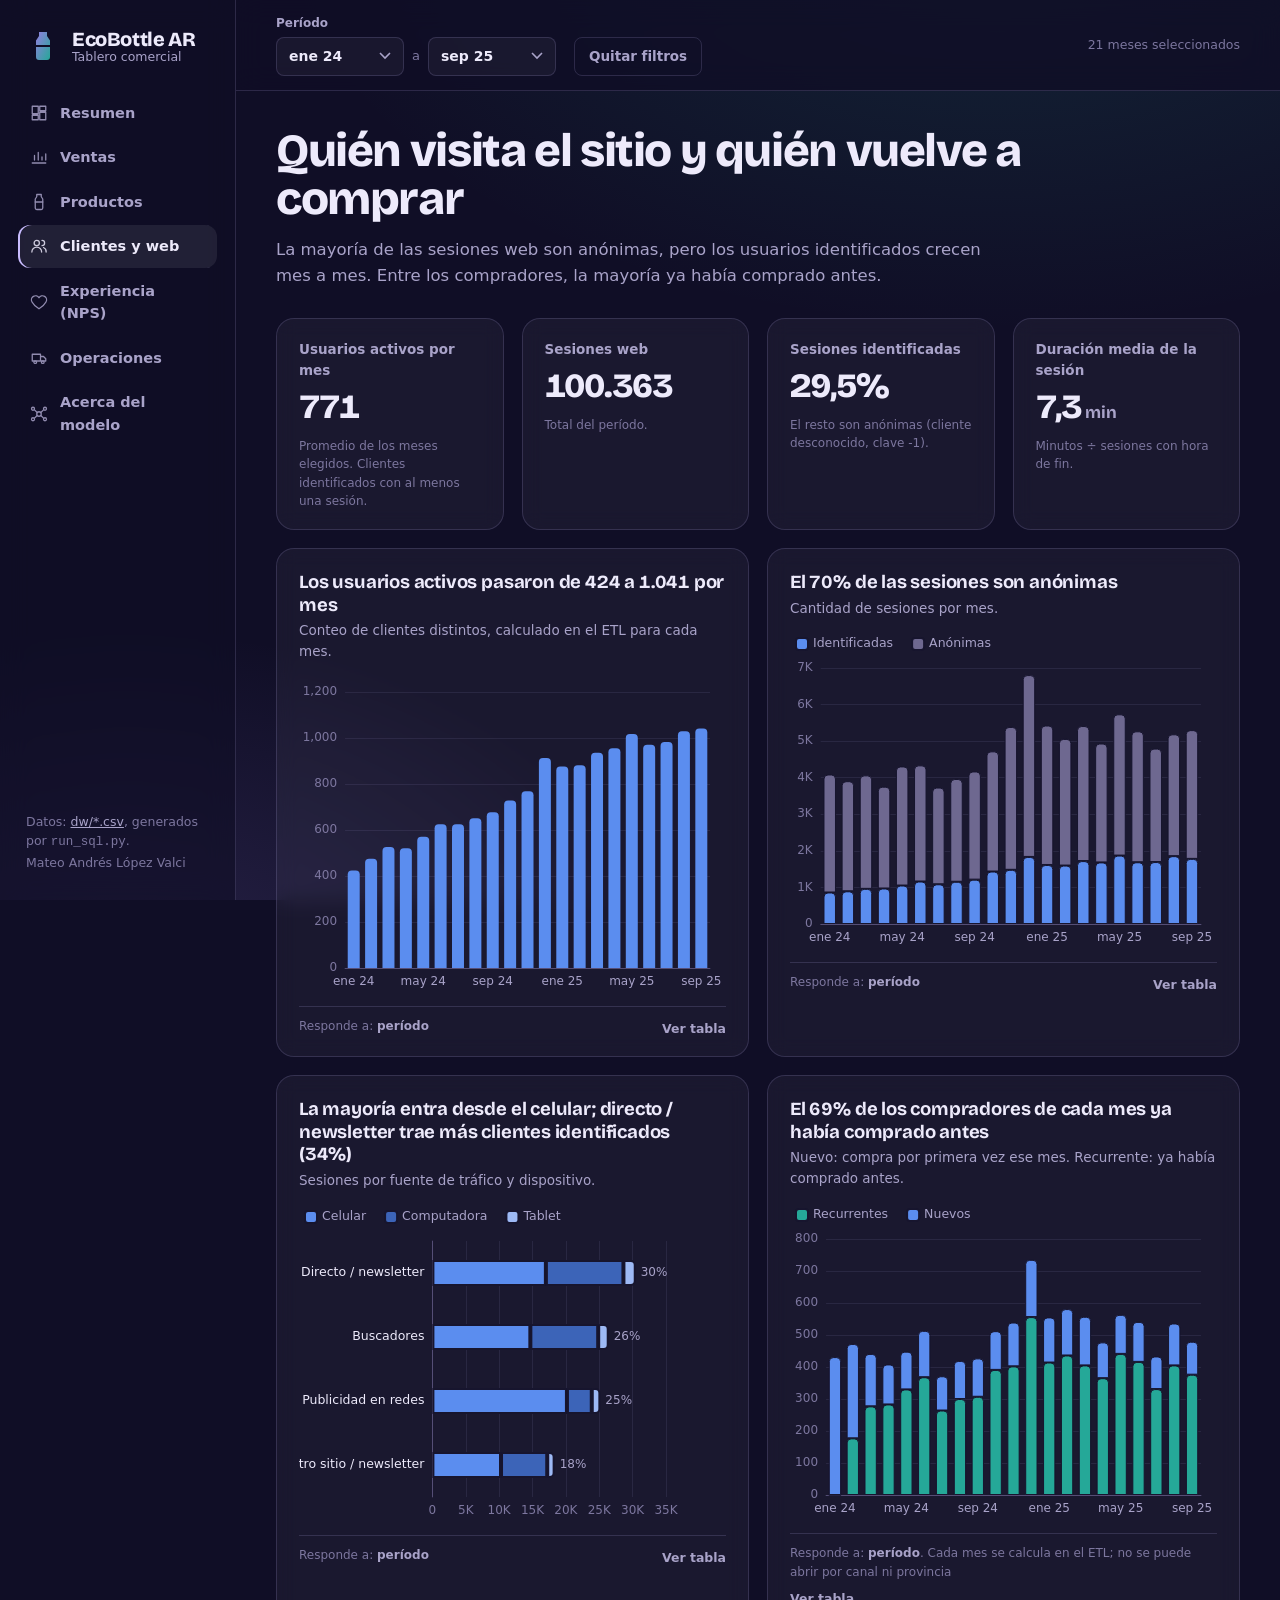
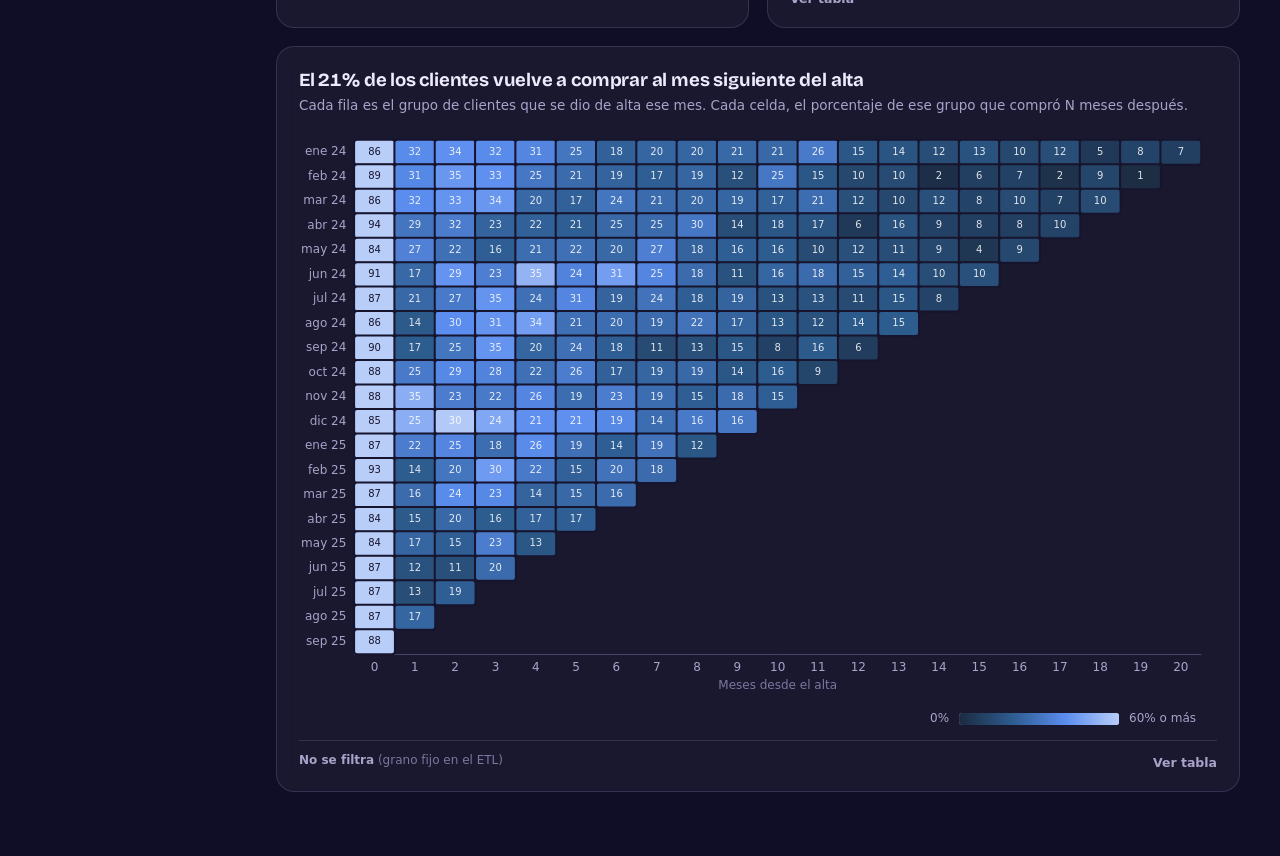
==== web/clientes.html @ 10b5b07e "feat: agregar sitio web interactivo Co-Authored-By: Claude Opus 5.5 <noreply@anthropic.com> Claude-S" ====
<!doctype html>
<html lang="es">
<head>
  <meta charset="utf-8">
  <meta name="viewport" content="width=device-width, initial-scale=1">
  <title>Clientes y web | EcoBottle AR</title>
  <meta name="description" content="Usuarios activos, tráfico del sitio, compradores recurrentes y cohortes de EcoBottle AR.">
  <link rel="icon" href="data:image/svg+xml,%3Csvg xmlns='http://www.w3.org/2000/svg' viewBox='0 0 34 34'%3E%3Cpath d='M13 3h8v4l3 4.5V28a3 3 0 0 1-3 3h-8a3 3 0 0 1-3-3V11.5L13 7z' fill='%2325A898'/%3E%3C/svg%3E">
  <link rel="stylesheet" href="assets/css/style.css">
</head>
<body>
<div class="app">
  <aside id="lateral" class="lateral"></aside>
  <div class="contenido">
    <div id="filtros" class="filtros" role="region" aria-label="Filtros"></div>
    <main id="contenido-pagina" class="pagina">

      <header class="encabezado">
        <h1>Quién visita el sitio y quién vuelve a comprar</h1>
        <p>La mayoría de las sesiones web son anónimas, pero los usuarios identificados crecen mes a mes. Entre los compradores, la mayoría ya había comprado antes.</p>
      </header>

      <section class="kpis" aria-label="Indicadores de clientes y web">
        <div class="tarjeta kpi" id="k-usuarios">
          <span class="kpi-nombre">Usuarios activos por mes</span>
          <span class="kpi-valor">…</span>
          <span class="kpi-nota">Promedio de los meses elegidos. Clientes identificados con al menos una sesión.</span>
        </div>
        <div class="tarjeta kpi" id="k-sesiones">
          <span class="kpi-nombre">Sesiones web</span>
          <span class="kpi-valor">…</span>
          <span class="kpi-nota">Total del período.</span>
        </div>
        <div class="tarjeta kpi" id="k-ident">
          <span class="kpi-nombre">Sesiones identificadas</span>
          <span class="kpi-valor">…</span>
          <span class="kpi-nota">El resto son anónimas (cliente desconocido, clave -1).</span>
        </div>
        <div class="tarjeta kpi" id="k-minutos">
          <span class="kpi-nombre">Duración media de la sesión</span>
          <span class="kpi-valor">…</span>
          <span class="kpi-nota">Minutos ÷ sesiones con hora de fin.</span>
        </div>
      </section>

      <div class="grilla" style="margin-top:18px">
        <article class="tarjeta ancho-6" data-aplica="mes">
          <div class="tarjeta-cabeza"><div>
            <h2 id="t-usuarios">Usuarios activos por mes</h2>
            <p class="bajada">Conteo de clientes distintos, calculado en el ETL para cada mes.</p>
          </div></div>
          <div class="grafico" id="g-usuarios" role="img" aria-label="Barras de usuarios activos por mes"></div>
        </article>

        <article class="tarjeta ancho-6" data-aplica="mes">
          <div class="tarjeta-cabeza"><div>
            <h2 id="t-anon">Sesiones identificadas y anónimas</h2>
            <p class="bajada">Cantidad de sesiones por mes.</p>
          </div></div>
          <div class="grafico" id="g-anon" role="img" aria-label="Barras apiladas de sesiones identificadas y anónimas"></div>
        </article>

        <article class="tarjeta ancho-6" data-aplica="mes">
          <div class="tarjeta-cabeza"><div>
            <h2 id="t-fuente">De dónde llegan las visitas</h2>
            <p class="bajada">Sesiones por fuente de tráfico y dispositivo.</p>
          </div></div>
          <div class="grafico" id="g-fuente" role="img" aria-label="Barras horizontales de sesiones por fuente y dispositivo"></div>
        </article>

        <article class="tarjeta ancho-6" data-aplica="mes" data-fijo="Cada mes se calcula en el ETL; no se puede abrir por canal ni provincia">
          <div class="tarjeta-cabeza"><div>
            <h2 id="t-recurrentes">Compradores nuevos y recurrentes</h2>
            <p class="bajada">Nuevo: compra por primera vez ese mes. Recurrente: ya había comprado antes.</p>
          </div></div>
          <div class="grafico" id="g-recurrentes" role="img" aria-label="Barras apiladas de compradores nuevos y recurrentes por mes"></div>
        </article>

        <article class="tarjeta ancho-12" data-aplica="">
          <div class="tarjeta-cabeza"><div>
            <h2 id="t-cohortes">Retención por cohorte de alta</h2>
            <p class="bajada">Cada fila es el grupo de clientes que se dio de alta ese mes. Cada celda, el porcentaje de ese grupo que compró N meses después.</p>
          </div></div>
          <div class="grafico alto" id="g-cohortes" style="height:600px" role="img" aria-label="Mapa de calor de retención por cohorte"></div>
        </article>
      </div>
    </main>
  </div>
</div>
<script src="assets/vendor/papaparse.min.js"></script>
<script src="assets/vendor/echarts.min.js"></script>
<script src="assets/js/core.js"></script>
<script src="assets/js/clientes.js"></script>
</body>
</html>
---- web/assets/css/style.css ----
/* =====================================================================
   EcoBottle AR, tablero comercial: estilos compartidos
   Paleta validada para fondo oscuro (contraste y daltonismo).
   ===================================================================== */

@font-face { font-family: "Bricolage Grotesque"; src: url("../fonts/bricolage-grotesque-latin-500-normal.woff2") format("woff2"); font-weight: 500; font-display: swap; }
@font-face { font-family: "Bricolage Grotesque"; src: url("../fonts/bricolage-grotesque-latin-700-normal.woff2") format("woff2"); font-weight: 700; font-display: swap; }
@font-face { font-family: "Bricolage Grotesque"; src: url("../fonts/bricolage-grotesque-latin-800-normal.woff2") format("woff2"); font-weight: 800; font-display: swap; }
@font-face { font-family: "Manrope"; src: url("../fonts/manrope-latin-400-normal.woff2") format("woff2"); font-weight: 400; font-display: swap; }
@font-face { font-family: "Manrope"; src: url("../fonts/manrope-latin-500-normal.woff2") format("woff2"); font-weight: 500; font-display: swap; }
@font-face { font-family: "Manrope"; src: url("../fonts/manrope-latin-600-normal.woff2") format("woff2"); font-weight: 600; font-display: swap; }
@font-face { font-family: "Manrope"; src: url("../fonts/manrope-latin-700-normal.woff2") format("woff2"); font-weight: 700; font-display: swap; }

:root {
  color-scheme: dark;
  /* Superficies */
  --noche: #100e26;
  --noche-2: #17152e;
  --vidrio: rgba(255, 255, 255, 0.045);
  --vidrio-fuerte: rgba(255, 255, 255, 0.08);
  --borde: rgba(196, 184, 255, 0.16);
  --borde-fuerte: rgba(196, 184, 255, 0.32);
  /* Texto */
  --tinta: #edeafb;
  --niebla: #a9a3c9;
  --tenue: #7d779f;
  /* Acento de interfaz */
  --acento: #c9bcff;
  /* Datos (orden categórico fijo, validado) */
  --offline: #937de0;
  --online: #25a898;
  --classic: #c0811c;
  --sport: #db6599;
  --azul: #5b8def;
  --verde: #4fa457;
  /* Estados */
  --bien: #4fa457;
  --alerta: #c0811c;
  --critico: #e0635f;
  /* Tipografía */
  --display: "Bricolage Grotesque", "Segoe UI", system-ui, sans-serif;
  --texto: "Manrope", "Segoe UI", system-ui, sans-serif;
  /* Medidas */
  --radio-lg: 18px;
  --radio-md: 12px;
  --radio-sm: 8px;
  --lateral: 236px;
}

* { box-sizing: border-box; }

html, body { margin: 0; }

body {
  font-family: var(--texto);
  font-size: 15px;
  line-height: 1.55;
  color: var(--tinta);
  background-color: var(--noche);
  background-image:
    radial-gradient(1200px 700px at 78% -10%, rgba(37, 168, 152, 0.16), transparent 60%),
    radial-gradient(900px 600px at 10% 110%, rgba(147, 125, 224, 0.18), transparent 60%);
  background-attachment: fixed;
  min-height: 100vh;
  font-variant-numeric: tabular-nums;
}

a { color: var(--acento); }
a:focus-visible, button:focus-visible, select:focus-visible {
  outline: 2px solid var(--acento);
  outline-offset: 2px;
}

/* ---------------------------------------------------------------------
   Estructura: barra lateral + contenido
   --------------------------------------------------------------------- */
.app { display: grid; grid-template-columns: var(--lateral) 1fr; min-height: 100vh; }

.lateral {
  position: sticky; top: 0; height: 100vh;
  padding: 28px 18px;
  border-right: 1px solid var(--borde);
  background: rgba(16, 14, 38, 0.6);
  backdrop-filter: blur(14px);
  display: flex; flex-direction: column; gap: 28px;
}

.marca { display: flex; align-items: center; gap: 12px; text-decoration: none; color: var(--tinta); padding: 0 8px; }
.marca svg { flex: none; }
.marca-nombre { font-family: var(--display); font-weight: 800; font-size: 20px; letter-spacing: -0.02em; line-height: 1.1; }
.marca-sub { display: block; font-family: var(--texto); font-weight: 500; font-size: 12.5px; color: var(--niebla); letter-spacing: 0; }

.nav { display: flex; flex-direction: column; gap: 2px; }
.nav a {
  display: flex; align-items: center; gap: 12px;
  padding: 10px 12px; border-radius: var(--radio-md);
  color: var(--niebla); text-decoration: none; font-weight: 600; font-size: 14.5px;
}
.nav a:hover { color: var(--tinta); background: var(--vidrio); }
.nav a[aria-current="page"] { color: var(--tinta); background: var(--vidrio-fuerte); box-shadow: inset 2px 0 0 var(--acento); }
.nav svg { width: 18px; height: 18px; flex: none; opacity: 0.85; }

.lateral-pie { margin-top: auto; font-size: 12.5px; color: var(--tenue); padding: 0 8px; }
.lateral-pie a { color: var(--niebla); }

.contenido { min-width: 0; }

/* ---------------------------------------------------------------------
   Barra de filtros
   --------------------------------------------------------------------- */
.filtros {
  position: sticky; top: 0; z-index: 20;
  display: flex; flex-wrap: wrap; align-items: end; gap: 14px 18px;
  padding: 14px 40px;
  background: rgba(16, 14, 38, 0.78);
  backdrop-filter: blur(14px);
  border-bottom: 1px solid var(--borde);
}
.filtro { display: flex; flex-direction: column; gap: 4px; }
.filtro label { font-size: 12px; font-weight: 600; color: var(--niebla); }
.filtro select {
  appearance: none;
  font: inherit; font-size: 14px; font-weight: 600; color: var(--tinta);
  background: var(--vidrio) url("data:image/svg+xml,%3Csvg xmlns='http://www.w3.org/2000/svg' width='12' height='8' viewBox='0 0 12 8'%3E%3Cpath d='M1 1l5 5 5-5' fill='none' stroke='%23a9a3c9' stroke-width='1.6'/%3E%3C/svg%3E") no-repeat right 12px center;
  border: 1px solid var(--borde); border-radius: var(--radio-sm);
  padding: 8px 34px 8px 12px; min-width: 128px; cursor: pointer;
}
.filtro select:hover { border-color: var(--borde-fuerte); }
.filtro select option { background: var(--noche-2); color: var(--tinta); }
.filtro-periodo { display: flex; align-items: center; gap: 8px; }
.filtro-periodo span { color: var(--tenue); font-size: 13px; }
.boton {
  font: inherit; font-size: 13.5px; font-weight: 600;
  color: var(--niebla); background: transparent;
  border: 1px solid var(--borde); border-radius: var(--radio-sm);
  padding: 8px 14px; cursor: pointer;
}
.boton:hover { color: var(--tinta); border-color: var(--borde-fuerte); }
.filtros-estado { margin-left: auto; font-size: 12.5px; color: var(--tenue); align-self: center; }

/* ---------------------------------------------------------------------
   Encabezado de página
   --------------------------------------------------------------------- */
.pagina { padding: 36px 40px 64px; max-width: 1360px; }

.encabezado { max-width: 900px; margin-bottom: 30px; }
.encabezado h1 {
  font-family: var(--display); font-weight: 800;
  font-size: clamp(30px, 3.6vw, 46px); line-height: 1.04; letter-spacing: -0.03em;
  margin: 0 0 14px;
}
.encabezado p { margin: 0; color: var(--niebla); font-size: 16.5px; max-width: 68ch; }

/* ---------------------------------------------------------------------
   Grilla y tarjetas
   --------------------------------------------------------------------- */
.grilla { display: grid; grid-template-columns: repeat(12, minmax(0, 1fr)); gap: 18px; }
.ancho-12 { grid-column: span 12; }
.ancho-8 { grid-column: span 8; }
.ancho-7 { grid-column: span 7; }
.ancho-6 { grid-column: span 6; }
.ancho-5 { grid-column: span 5; }
.ancho-4 { grid-column: span 4; }
.ancho-3 { grid-column: span 3; }

.tarjeta {
  background: var(--vidrio);
  border: 1px solid var(--borde);
  border-radius: var(--radio-lg);
  padding: 22px 22px 16px;
  backdrop-filter: blur(10px);
  display: flex; flex-direction: column;
  min-width: 0;
}
.tarjeta-cabeza { display: flex; justify-content: space-between; align-items: start; gap: 12px; margin-bottom: 6px; }
.tarjeta h2 {
  font-family: var(--display); font-weight: 700; font-size: 18.5px;
  line-height: 1.22; letter-spacing: -0.01em; margin: 0;
}
.tarjeta .bajada { color: var(--niebla); font-size: 13.5px; margin: 4px 0 0; }
.grafico { width: 100%; height: 320px; margin-top: 8px; }
.grafico.alto { height: 420px; }
.grafico.bajo { height: 250px; }
.tarjeta-pie {
  display: flex; flex-wrap: wrap; justify-content: space-between; gap: 6px 16px;
  margin-top: 10px; padding-top: 10px; border-top: 1px solid var(--borde);
  font-size: 12px; color: var(--tenue);
}
.aplica b { color: var(--niebla); font-weight: 600; }
.boton-tabla {
  font: inherit; font-size: 12.5px; font-weight: 600; color: var(--niebla);
  background: none; border: none; padding: 2px 0; cursor: pointer; white-space: nowrap;
}
.boton-tabla:hover { color: var(--tinta); text-decoration: underline; }

.tabla-datos { margin-top: 10px; max-height: 280px; overflow: auto; border-radius: var(--radio-sm); border: 1px solid var(--borde); }
.tabla-datos table { width: 100%; border-collapse: collapse; font-size: 12.5px; }
.tabla-datos th, .tabla-datos td { padding: 6px 10px; text-align: right; border-bottom: 1px solid var(--borde); white-space: nowrap; }
.tabla-datos th:first-child, .tabla-datos td:first-child { text-align: left; }
.tabla-datos th { position: sticky; top: 0; background: var(--noche-2); color: var(--niebla); font-weight: 600; }

/* ---------------------------------------------------------------------
   Indicadores (KPI)
   --------------------------------------------------------------------- */
.kpi { padding: 20px 22px 18px; gap: 2px; }
.kpi-nombre { font-size: 13.5px; font-weight: 600; color: var(--niebla); }
.kpi-valor {
  font-family: var(--display); font-weight: 800; font-size: 34px;
  line-height: 1.05; letter-spacing: -0.03em; margin: 6px 0 4px;
}
.kpi-valor small { font-size: 0.5em; font-weight: 700; color: var(--niebla); margin-left: 4px; letter-spacing: 0; }
.kpi-delta { font-size: 13px; font-weight: 600; }
.kpi-delta.sube { color: #6fcf8a; }
.kpi-delta.baja { color: #f0908c; }
.kpi-delta.neutro { color: var(--tenue); }
.kpi-chispa { height: 44px; margin-top: 10px; }
.kpi-nota { font-size: 12px; color: var(--tenue); margin-top: 6px; }

/* ---------------------------------------------------------------------
   Hallazgos y textos
   --------------------------------------------------------------------- */
.hallazgo { padding: 22px; gap: 8px; }
.hallazgo-cifra { font-family: var(--display); font-weight: 800; font-size: 34px; letter-spacing: -0.03em; line-height: 1; }
.hallazgo p { margin: 0; color: var(--niebla); font-size: 14px; }
.hallazgo a { font-weight: 600; font-size: 13.5px; text-decoration: none; margin-top: auto; padding-top: 8px; }
.hallazgo a:hover { text-decoration: underline; }

.nota { color: var(--niebla); font-size: 14px; }
.nota strong { color: var(--tinta); }

.leyenda { display: flex; flex-wrap: wrap; gap: 6px 16px; margin-top: 10px; font-size: 13px; color: var(--niebla); }
.leyenda i { display: inline-block; width: 12px; height: 12px; border-radius: 3px; margin-right: 6px; vertical-align: -1px; }

/* Texto largo (página del modelo) */
.prosa { max-width: 72ch; }
.prosa h3 { font-family: var(--display); font-weight: 700; font-size: 20px; letter-spacing: -0.01em; margin: 26px 0 8px; }
.prosa p, .prosa li { color: var(--niebla); font-size: 15px; }
.prosa strong { color: var(--tinta); }
.prosa code, .tabla-simple code { font-family: var(--texto); font-weight: 700; color: var(--acento); font-size: 0.95em; }
.tabla-simple { width: 100%; border-collapse: collapse; font-size: 14px; margin-top: 8px; }
.tabla-simple th, .tabla-simple td { text-align: left; padding: 9px 12px; border-bottom: 1px solid var(--borde); vertical-align: top; }
.tabla-simple th { color: var(--niebla); font-weight: 600; font-size: 13px; }
.tabla-simple td { color: var(--tinta); }
.si { color: #6fcf8a; font-weight: 700; }
.no { color: var(--tenue); }

.diagrama { width: 100%; height: auto; display: block; }

.cargando { color: var(--niebla); padding: 40px 0; }
.error { color: #f0908c; padding: 24px; border: 1px solid rgba(224, 99, 95, 0.4); border-radius: var(--radio-md); }

/* ---------------------------------------------------------------------
   Responsive
   --------------------------------------------------------------------- */
@media (max-width: 1180px) {
  .ancho-8, .ancho-7, .ancho-6, .ancho-5 { grid-column: span 12; }
  .ancho-4 { grid-column: span 6; }
  .ancho-3 { grid-column: span 6; }
}
@media (max-width: 860px) {
  .app { grid-template-columns: minmax(0, 1fr); }
  .lateral, .contenido { min-width: 0; }
  .lateral { position: static; height: auto; flex-direction: column; gap: 14px; padding: 16px; border-right: 0; border-bottom: 1px solid var(--borde); }
  .nav { flex-direction: row; overflow-x: auto; gap: 4px; padding-bottom: 4px; }
  .nav a { white-space: nowrap; padding: 8px 12px; }
  .nav a[aria-current="page"] { box-shadow: inset 0 -2px 0 var(--acento); }
  .lateral-pie { display: none; }
  .filtros { position: static; padding: 14px 16px; }
  .filtros-estado { margin-left: 0; width: 100%; }
  .pagina { padding: 24px 16px 48px; }
  .ancho-4, .ancho-3 { grid-column: span 12; }
  .grafico { height: 280px; }
  .kpi-valor { font-size: 32px; }
}
@media (prefers-reduced-motion: reduce) {
  * { animation: none !important; transition: none !important; }
}

/* ---------------------------------------------------------------------
   Fila de KPIs y títulos de sección
   --------------------------------------------------------------------- */
.kpis { display: grid; grid-template-columns: repeat(auto-fit, minmax(200px, 1fr)); gap: 18px; }
.kpis-nota { font-size: 12.5px; color: var(--tenue); margin: 10px 0 18px; }
.seccion { font-family: var(--display); font-weight: 700; font-size: 24px; letter-spacing: -0.02em; margin: 44px 0 4px; }
.seccion-bajada { color: var(--niebla); margin: 0 0 18px; font-size: 14.5px; }
.grafico.mapa { height: 560px; }
.grafico.medio { height: 280px; }
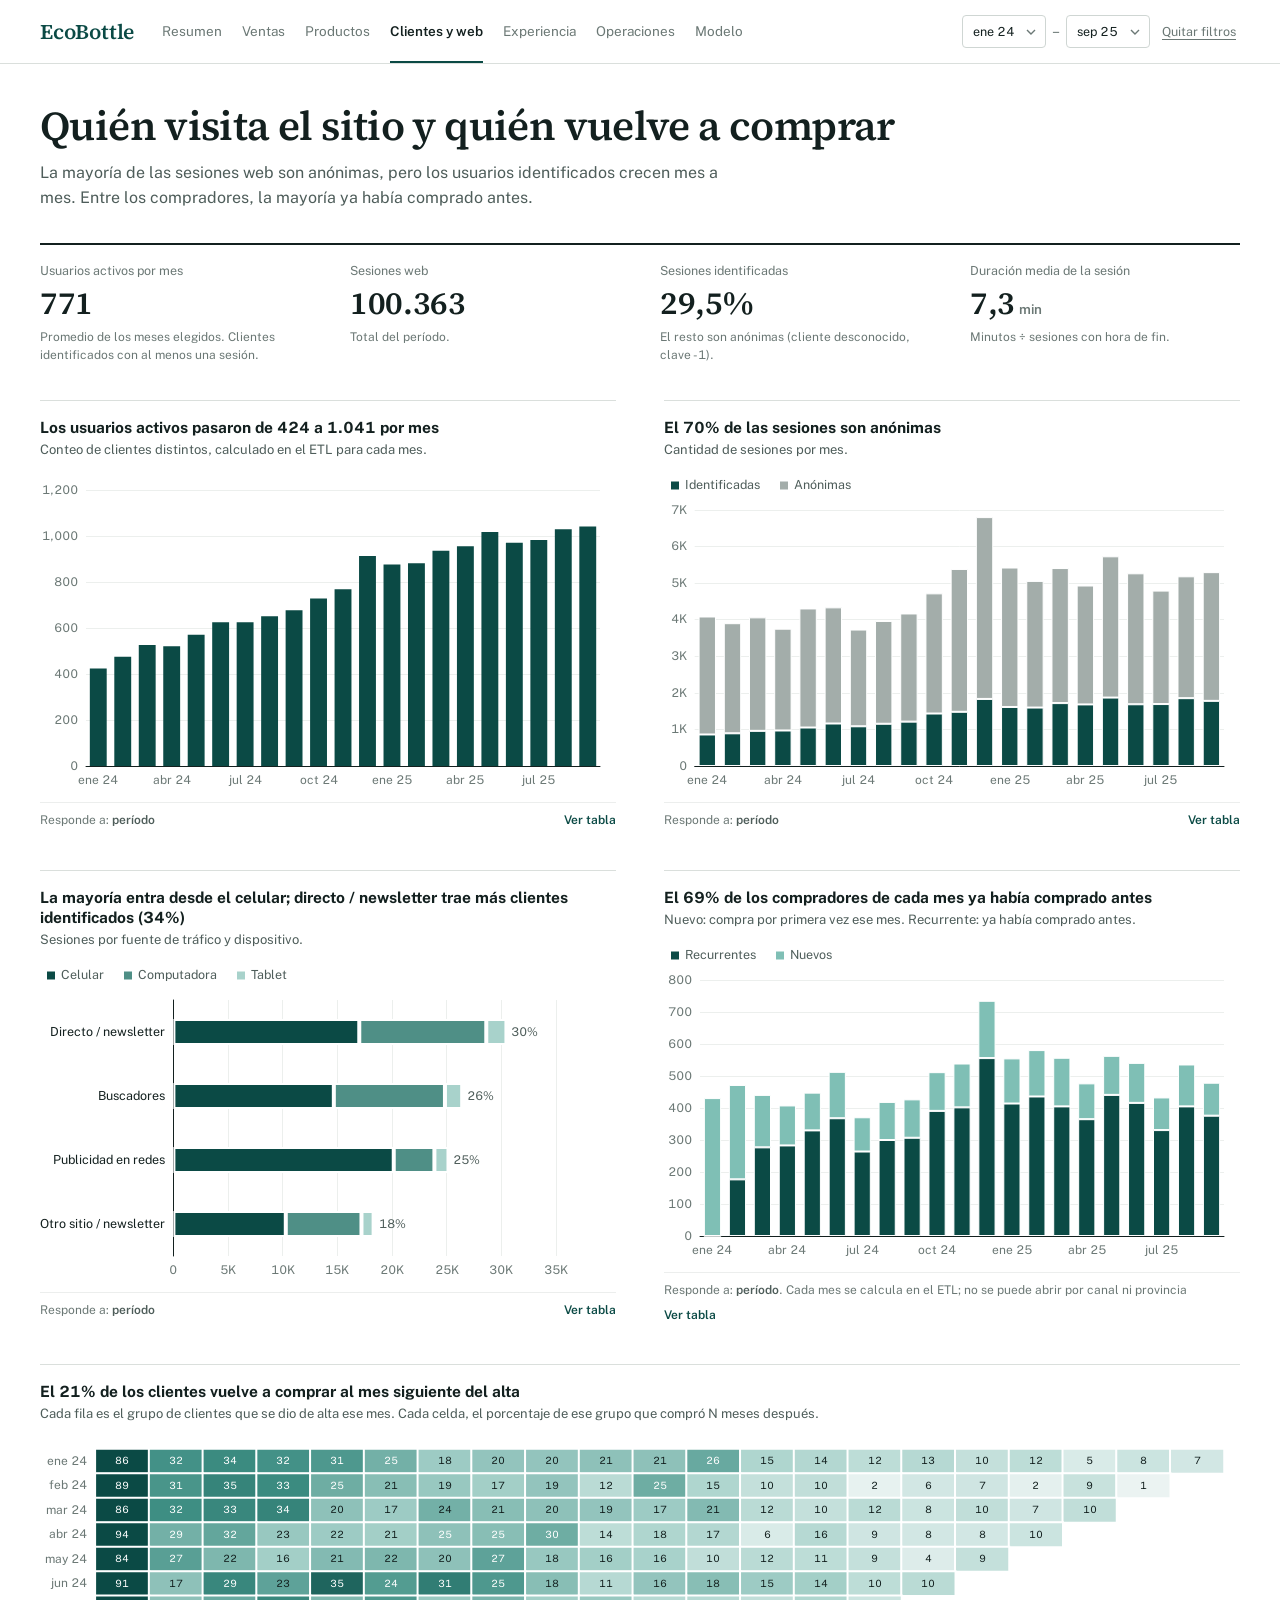
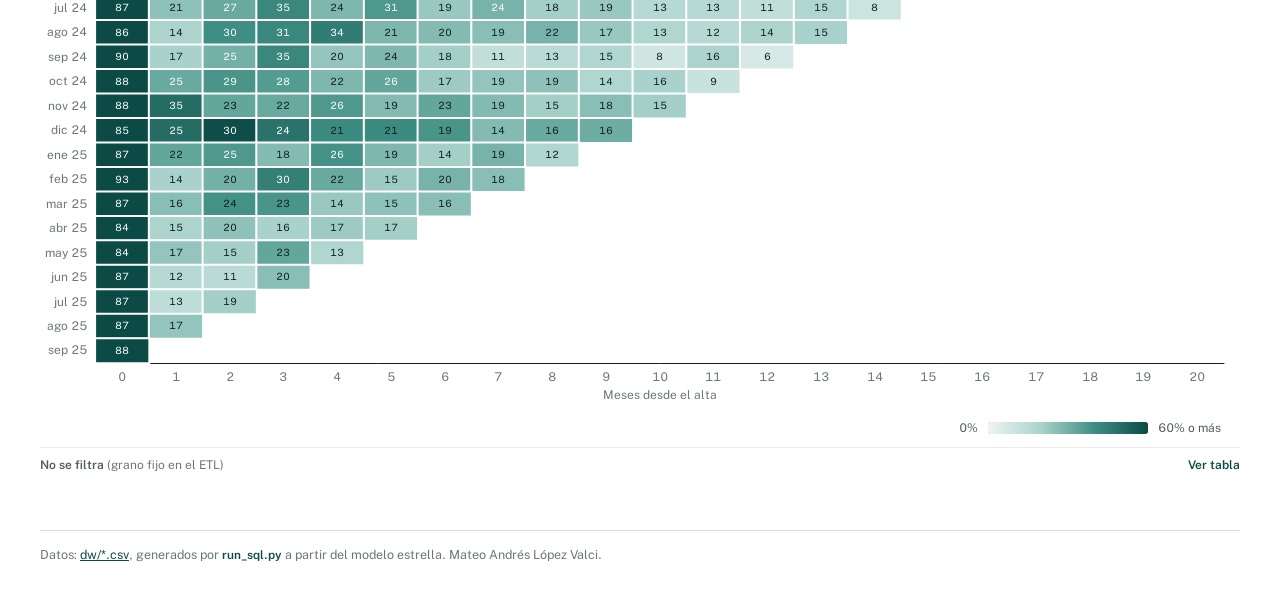
==== commit 65822d81: "style: nueva identidad visual del sitio (barra superior, fondo blanco, Source Serif y Public Sans) C" ====
--- a/web/clientes.html
+++ b/web/clientes.html
@@ -5,15 +5,13 @@
   <meta name="viewport" content="width=device-width, initial-scale=1">
   <title>Clientes y web | EcoBottle AR</title>
   <meta name="description" content="Usuarios activos, tráfico del sitio, compradores recurrentes y cohortes de EcoBottle AR.">
-  <link rel="icon" href="data:image/svg+xml,%3Csvg xmlns='http://www.w3.org/2000/svg' viewBox='0 0 34 34'%3E%3Cpath d='M13 3h8v4l3 4.5V28a3 3 0 0 1-3 3h-8a3 3 0 0 1-3-3V11.5L13 7z' fill='%2325A898'/%3E%3C/svg%3E">
+  <link rel="icon" href="data:image/svg+xml,%3Csvg xmlns='http://www.w3.org/2000/svg' viewBox='0 0 34 34'%3E%3Cpath d='M13 3h8v4l3 4.5V28a3 3 0 0 1-3 3h-8a3 3 0 0 1-3-3V11.5L13 7z' fill='%230B4A45'/%3E%3C/svg%3E">
   <link rel="stylesheet" href="assets/css/style.css">
 </head>
 <body>
-<div class="app">
-  <aside id="lateral" class="lateral"></aside>
-  <div class="contenido">
-    <div id="filtros" class="filtros" role="region" aria-label="Filtros"></div>
-    <main id="contenido-pagina" class="pagina">
+<header id="barra" class="barra"></header>
+<div id="filtros" class="filtros" role="region" aria-label="Filtros"></div>
+<main id="contenido-pagina" class="pagina">
 
       <header class="encabezado">
         <h1>Quién visita el sitio y quién vuelve a comprar</h1>
@@ -43,7 +41,7 @@
         </div>
       </section>
 
-      <div class="grilla" style="margin-top:18px">
+      <div class="grilla">
         <article class="tarjeta ancho-6" data-aplica="mes">
           <div class="tarjeta-cabeza"><div>
             <h2 id="t-usuarios">Usuarios activos por mes</h2>
@@ -85,8 +83,6 @@
         </article>
       </div>
     </main>
-  </div>
-</div>
 <script src="assets/vendor/papaparse.min.js"></script>
 <script src="assets/vendor/echarts.min.js"></script>
 <script src="assets/js/core.js"></script>
--- a/web/assets/css/style.css
+++ b/web/assets/css/style.css
@@ -1,160 +1,139 @@
 /* =====================================================================
    EcoBottle AR, tablero comercial: estilos compartidos
-   Paleta validada para fondo oscuro (contraste y daltonismo).
+   Identidad: fondo blanco, verde petróleo como color de marca, títulos y
+   cifras con serifa (Source Serif 4) y texto en Public Sans.
    ===================================================================== */
 
-@font-face { font-family: "Bricolage Grotesque"; src: url("../fonts/bricolage-grotesque-latin-500-normal.woff2") format("woff2"); font-weight: 500; font-display: swap; }
-@font-face { font-family: "Bricolage Grotesque"; src: url("../fonts/bricolage-grotesque-latin-700-normal.woff2") format("woff2"); font-weight: 700; font-display: swap; }
-@font-face { font-family: "Bricolage Grotesque"; src: url("../fonts/bricolage-grotesque-latin-800-normal.woff2") format("woff2"); font-weight: 800; font-display: swap; }
-@font-face { font-family: "Manrope"; src: url("../fonts/manrope-latin-400-normal.woff2") format("woff2"); font-weight: 400; font-display: swap; }
-@font-face { font-family: "Manrope"; src: url("../fonts/manrope-latin-500-normal.woff2") format("woff2"); font-weight: 500; font-display: swap; }
-@font-face { font-family: "Manrope"; src: url("../fonts/manrope-latin-600-normal.woff2") format("woff2"); font-weight: 600; font-display: swap; }
-@font-face { font-family: "Manrope"; src: url("../fonts/manrope-latin-700-normal.woff2") format("woff2"); font-weight: 700; font-display: swap; }
+@font-face { font-family: "Source Serif 4"; src: url("../fonts/source-serif-4-latin-600-normal.woff2") format("woff2"); font-weight: 600; font-display: swap; }
+@font-face { font-family: "Public Sans"; src: url("../fonts/public-sans-latin-400-normal.woff2") format("woff2"); font-weight: 400; font-display: swap; }
+@font-face { font-family: "Public Sans"; src: url("../fonts/public-sans-latin-600-normal.woff2") format("woff2"); font-weight: 600; font-display: swap; }
+@font-face { font-family: "Public Sans"; src: url("../fonts/public-sans-latin-700-normal.woff2") format("woff2"); font-weight: 700; font-display: swap; }
 
 :root {
-  color-scheme: dark;
+  color-scheme: light;
   /* Superficies */
-  --noche: #100e26;
-  --noche-2: #17152e;
-  --vidrio: rgba(255, 255, 255, 0.045);
-  --vidrio-fuerte: rgba(255, 255, 255, 0.08);
-  --borde: rgba(196, 184, 255, 0.16);
-  --borde-fuerte: rgba(196, 184, 255, 0.32);
+  --papel: #ffffff;
+  --papel-2: #f5f6f4;
+  --regla: #dadfdc;
+  --regla-suave: #eceeed;
   /* Texto */
-  --tinta: #edeafb;
-  --niebla: #a9a3c9;
-  --tenue: #7d779f;
-  /* Acento de interfaz */
-  --acento: #c9bcff;
-  /* Datos (orden categórico fijo, validado) */
-  --offline: #937de0;
-  --online: #25a898;
-  --classic: #c0811c;
-  --sport: #db6599;
-  --azul: #5b8def;
-  --verde: #4fa457;
+  --tinta: #13201f;
+  --gris-texto: #4e5d5a;
+  --tenue: #6b7875;
+  /* Marca */
+  --marca: #0b4a45;
+  --marca-media: #008a7b;
   /* Estados */
-  --bien: #4fa457;
-  --alerta: #c0811c;
-  --critico: #e0635f;
+  --sube: #2e7d4f;
+  --baja: #b42318;
   /* Tipografía */
-  --display: "Bricolage Grotesque", "Segoe UI", system-ui, sans-serif;
-  --texto: "Manrope", "Segoe UI", system-ui, sans-serif;
+  --serif: "Source Serif 4", Georgia, "Times New Roman", serif;
+  --texto: "Public Sans", "Segoe UI", system-ui, sans-serif;
   /* Medidas */
-  --radio-lg: 18px;
-  --radio-md: 12px;
-  --radio-sm: 8px;
-  --lateral: 236px;
+  --margen: 56px;
 }
 
 * { box-sizing: border-box; }
-
 html, body { margin: 0; }
 
 body {
   font-family: var(--texto);
-  font-size: 15px;
+  font-size: 14.5px;
   line-height: 1.55;
   color: var(--tinta);
-  background-color: var(--noche);
-  background-image:
-    radial-gradient(1200px 700px at 78% -10%, rgba(37, 168, 152, 0.16), transparent 60%),
-    radial-gradient(900px 600px at 10% 110%, rgba(147, 125, 224, 0.18), transparent 60%);
-  background-attachment: fixed;
-  min-height: 100vh;
+  background: var(--papel);
   font-variant-numeric: tabular-nums;
 }
 
-a { color: var(--acento); }
+a { color: var(--marca); }
 a:focus-visible, button:focus-visible, select:focus-visible {
-  outline: 2px solid var(--acento);
+  outline: 2px solid var(--marca);
   outline-offset: 2px;
 }
 
 /* ---------------------------------------------------------------------
-   Estructura: barra lateral + contenido
-   --------------------------------------------------------------------- */
-.app { display: grid; grid-template-columns: var(--lateral) 1fr; min-height: 100vh; }
-
-.lateral {
-  position: sticky; top: 0; height: 100vh;
-  padding: 28px 18px;
-  border-right: 1px solid var(--borde);
-  background: rgba(16, 14, 38, 0.6);
-  backdrop-filter: blur(14px);
-  display: flex; flex-direction: column; gap: 28px;
-}
-
-.marca { display: flex; align-items: center; gap: 12px; text-decoration: none; color: var(--tinta); padding: 0 8px; }
-.marca svg { flex: none; }
-.marca-nombre { font-family: var(--display); font-weight: 800; font-size: 20px; letter-spacing: -0.02em; line-height: 1.1; }
-.marca-sub { display: block; font-family: var(--texto); font-weight: 500; font-size: 12.5px; color: var(--niebla); letter-spacing: 0; }
-
-.nav { display: flex; flex-direction: column; gap: 2px; }
+   Barra superior: marca, pestañas y filtros
+   --------------------------------------------------------------------- */
+.barra {
+  position: sticky; top: 0; z-index: 20;
+  display: flex; flex-wrap: wrap; align-items: center; gap: 0 28px;
+  min-height: 64px;
+  padding: 0 var(--margen);
+  background: var(--papel);
+  border-bottom: 1px solid var(--regla);
+}
+.marca {
+  font-family: var(--serif); font-weight: 600; font-size: 21px;
+  letter-spacing: -0.01em; color: var(--marca); text-decoration: none;
+  white-space: nowrap; line-height: 62px;
+}
+.nav { display: flex; gap: 20px; align-self: stretch; min-height: 62px; }
 .nav a {
-  display: flex; align-items: center; gap: 12px;
-  padding: 10px 12px; border-radius: var(--radio-md);
-  color: var(--niebla); text-decoration: none; font-weight: 600; font-size: 14.5px;
-}
-.nav a:hover { color: var(--tinta); background: var(--vidrio); }
-.nav a[aria-current="page"] { color: var(--tinta); background: var(--vidrio-fuerte); box-shadow: inset 2px 0 0 var(--acento); }
-.nav svg { width: 18px; height: 18px; flex: none; opacity: 0.85; }
-
-.lateral-pie { margin-top: auto; font-size: 12.5px; color: var(--tenue); padding: 0 8px; }
-.lateral-pie a { color: var(--niebla); }
-
-.contenido { min-width: 0; }
-
-/* ---------------------------------------------------------------------
-   Barra de filtros
-   --------------------------------------------------------------------- */
-.filtros {
-  position: sticky; top: 0; z-index: 20;
-  display: flex; flex-wrap: wrap; align-items: end; gap: 14px 18px;
-  padding: 14px 40px;
-  background: rgba(16, 14, 38, 0.78);
-  backdrop-filter: blur(14px);
-  border-bottom: 1px solid var(--borde);
-}
-.filtro { display: flex; flex-direction: column; gap: 4px; }
-.filtro label { font-size: 12px; font-weight: 600; color: var(--niebla); }
-.filtro select {
+  display: flex; align-items: center;
+  color: var(--tenue); text-decoration: none; font-size: 13.5px; white-space: nowrap;
+  border-bottom: 2px solid transparent; padding-top: 2px;
+}
+.nav a:hover { color: var(--tinta); }
+.nav a[aria-current="page"] { color: var(--tinta); font-weight: 600; border-bottom-color: var(--marca); }
+
+.filtros { margin-left: auto; display: flex; flex-wrap: wrap; align-items: center; gap: 8px; padding: 12px 0; }
+/* Cuando los filtros no entran en la misma línea bajan a una segunda fila, alineados a la derecha */
+.filtros:empty { display: none; }
+.filtros select {
   appearance: none;
-  font: inherit; font-size: 14px; font-weight: 600; color: var(--tinta);
-  background: var(--vidrio) url("data:image/svg+xml,%3Csvg xmlns='http://www.w3.org/2000/svg' width='12' height='8' viewBox='0 0 12 8'%3E%3Cpath d='M1 1l5 5 5-5' fill='none' stroke='%23a9a3c9' stroke-width='1.6'/%3E%3C/svg%3E") no-repeat right 12px center;
-  border: 1px solid var(--borde); border-radius: var(--radio-sm);
-  padding: 8px 34px 8px 12px; min-width: 128px; cursor: pointer;
-}
-.filtro select:hover { border-color: var(--borde-fuerte); }
-.filtro select option { background: var(--noche-2); color: var(--tinta); }
-.filtro-periodo { display: flex; align-items: center; gap: 8px; }
-.filtro-periodo span { color: var(--tenue); font-size: 13px; }
+  font: inherit; font-size: 12.5px; color: var(--tinta);
+  background: var(--papel) url("data:image/svg+xml,%3Csvg xmlns='http://www.w3.org/2000/svg' width='10' height='6' viewBox='0 0 10 6'%3E%3Cpath d='M1 1l4 4 4-4' fill='none' stroke='%236b7875' stroke-width='1.4'/%3E%3C/svg%3E") no-repeat right 9px center;
+  border: 1px solid #cfd6d3; border-radius: 4px;
+  padding: 6px 26px 6px 10px; cursor: pointer;
+}
+.filtros select:hover { border-color: var(--tenue); }
+.filtro-periodo { display: inline-flex; align-items: center; gap: 6px; color: var(--tenue); }
 .boton {
-  font: inherit; font-size: 13.5px; font-weight: 600;
-  color: var(--niebla); background: transparent;
-  border: 1px solid var(--borde); border-radius: var(--radio-sm);
-  padding: 8px 14px; cursor: pointer;
-}
-.boton:hover { color: var(--tinta); border-color: var(--borde-fuerte); }
-.filtros-estado { margin-left: auto; font-size: 12.5px; color: var(--tenue); align-self: center; }
-
-/* ---------------------------------------------------------------------
-   Encabezado de página
-   --------------------------------------------------------------------- */
-.pagina { padding: 36px 40px 64px; max-width: 1360px; }
-
-.encabezado { max-width: 900px; margin-bottom: 30px; }
+  font: inherit; font-size: 12.5px; color: var(--tenue);
+  background: none; border: none; padding: 6px 4px; cursor: pointer; text-decoration: underline; text-underline-offset: 3px;
+}
+.boton:hover { color: var(--tinta); }
+
+/* ---------------------------------------------------------------------
+   Página
+   --------------------------------------------------------------------- */
+.pagina { padding: 40px var(--margen) 48px; max-width: 1400px; }
+
+.encabezado { max-width: 920px; margin-bottom: 32px; }
 .encabezado h1 {
-  font-family: var(--display); font-weight: 800;
-  font-size: clamp(30px, 3.6vw, 46px); line-height: 1.04; letter-spacing: -0.03em;
-  margin: 0 0 14px;
-}
-.encabezado p { margin: 0; color: var(--niebla); font-size: 16.5px; max-width: 68ch; }
-
-/* ---------------------------------------------------------------------
-   Grilla y tarjetas
-   --------------------------------------------------------------------- */
-.grilla { display: grid; grid-template-columns: repeat(12, minmax(0, 1fr)); gap: 18px; }
+  font-family: var(--serif); font-weight: 600;
+  font-size: clamp(30px, 3.2vw, 42px); line-height: 1.1; letter-spacing: -0.015em;
+  margin: 0 0 12px;
+}
+.encabezado p { margin: 0; color: var(--gris-texto); font-size: 16px; max-width: 70ch; }
+
+/* ---------------------------------------------------------------------
+   Indicadores (franja con regla superior, sin cajas)
+   --------------------------------------------------------------------- */
+.kpis {
+  display: grid; grid-template-columns: repeat(auto-fit, minmax(170px, 1fr)); gap: 24px 40px;
+  border-top: 2px solid var(--tinta); padding-top: 16px;
+}
+.tarjeta.kpi { border-top: 0; padding: 0; gap: 0; }
+.kpi-nombre { font-size: 12.5px; color: var(--tenue); }
+.kpi-valor {
+  font-family: var(--serif); font-weight: 600; font-size: 32px;
+  line-height: 1.1; letter-spacing: -0.01em; margin: 6px 0 2px;
+}
+.kpi-valor small { font-family: var(--texto); font-size: 0.42em; font-weight: 600; color: var(--tenue); margin-left: 4px; letter-spacing: 0; }
+.kpi-delta { font-size: 12.5px; font-weight: 600; min-height: 0; }
+.kpi-delta:empty { display: none; }
+.kpi-delta.sube { color: var(--sube); }
+.kpi-delta.baja { color: var(--baja); }
+.kpi-delta.neutro { color: var(--tenue); }
+.kpi-chispa { height: 30px; margin-top: 8px; }
+.kpi-nota { font-size: 12px; color: var(--tenue); margin-top: 6px; line-height: 1.45; }
+.kpis-nota { font-size: 12.5px; color: var(--tenue); margin: 12px 0 0; }
+
+/* ---------------------------------------------------------------------
+   Grilla de gráficos: secciones separadas por reglas finas
+   --------------------------------------------------------------------- */
+.grilla { display: grid; grid-template-columns: repeat(12, minmax(0, 1fr)); gap: 40px 48px; margin-top: 36px; }
 .ancho-12 { grid-column: span 12; }
 .ancho-8 { grid-column: span 8; }
 .ancho-7 { grid-column: span 7; }
@@ -163,125 +142,100 @@
 .ancho-4 { grid-column: span 4; }
 .ancho-3 { grid-column: span 3; }
 
-.tarjeta {
-  background: var(--vidrio);
-  border: 1px solid var(--borde);
-  border-radius: var(--radio-lg);
-  padding: 22px 22px 16px;
-  backdrop-filter: blur(10px);
-  display: flex; flex-direction: column;
-  min-width: 0;
-}
-.tarjeta-cabeza { display: flex; justify-content: space-between; align-items: start; gap: 12px; margin-bottom: 6px; }
-.tarjeta h2 {
-  font-family: var(--display); font-weight: 700; font-size: 18.5px;
-  line-height: 1.22; letter-spacing: -0.01em; margin: 0;
-}
-.tarjeta .bajada { color: var(--niebla); font-size: 13.5px; margin: 4px 0 0; }
-.grafico { width: 100%; height: 320px; margin-top: 8px; }
+.tarjeta { border-top: 1px solid var(--regla); padding-top: 16px; display: flex; flex-direction: column; min-width: 0; }
+.tarjeta-cabeza { display: flex; justify-content: space-between; align-items: start; gap: 12px; margin-bottom: 4px; }
+.tarjeta h2 { font-family: var(--texto); font-weight: 700; font-size: 15.5px; line-height: 1.3; margin: 0; }
+.tarjeta .bajada { color: var(--gris-texto); font-size: 13px; margin: 3px 0 0; }
+
+.grafico { width: 100%; height: 320px; margin-top: 10px; }
 .grafico.alto { height: 420px; }
-.grafico.bajo { height: 250px; }
+.grafico.medio { height: 280px; }
+.grafico.bajo { height: 230px; }
+.grafico.mapa { height: 540px; }
+.grafico.compacto { height: 150px; }
+
 .tarjeta-pie {
   display: flex; flex-wrap: wrap; justify-content: space-between; gap: 6px 16px;
-  margin-top: 10px; padding-top: 10px; border-top: 1px solid var(--borde);
+  margin-top: 8px; padding-top: 8px; border-top: 1px solid var(--regla-suave);
   font-size: 12px; color: var(--tenue);
 }
-.aplica b { color: var(--niebla); font-weight: 600; }
+.aplica b { color: var(--gris-texto); font-weight: 600; }
 .boton-tabla {
-  font: inherit; font-size: 12.5px; font-weight: 600; color: var(--niebla);
-  background: none; border: none; padding: 2px 0; cursor: pointer; white-space: nowrap;
-}
-.boton-tabla:hover { color: var(--tinta); text-decoration: underline; }
-
-.tabla-datos { margin-top: 10px; max-height: 280px; overflow: auto; border-radius: var(--radio-sm); border: 1px solid var(--borde); }
+  font: inherit; font-size: 12px; font-weight: 600; color: var(--marca);
+  background: none; border: none; padding: 0; cursor: pointer; white-space: nowrap;
+}
+.boton-tabla:hover { text-decoration: underline; text-underline-offset: 3px; }
+
+.tabla-datos { margin-top: 10px; max-height: 280px; overflow: auto; border-top: 1px solid var(--regla); }
 .tabla-datos table { width: 100%; border-collapse: collapse; font-size: 12.5px; }
-.tabla-datos th, .tabla-datos td { padding: 6px 10px; text-align: right; border-bottom: 1px solid var(--borde); white-space: nowrap; }
+.tabla-datos th, .tabla-datos td { padding: 6px 10px; text-align: right; border-bottom: 1px solid var(--regla-suave); white-space: nowrap; }
 .tabla-datos th:first-child, .tabla-datos td:first-child { text-align: left; }
-.tabla-datos th { position: sticky; top: 0; background: var(--noche-2); color: var(--niebla); font-weight: 600; }
-
-/* ---------------------------------------------------------------------
-   Indicadores (KPI)
-   --------------------------------------------------------------------- */
-.kpi { padding: 20px 22px 18px; gap: 2px; }
-.kpi-nombre { font-size: 13.5px; font-weight: 600; color: var(--niebla); }
-.kpi-valor {
-  font-family: var(--display); font-weight: 800; font-size: 34px;
-  line-height: 1.05; letter-spacing: -0.03em; margin: 6px 0 4px;
-}
-.kpi-valor small { font-size: 0.5em; font-weight: 700; color: var(--niebla); margin-left: 4px; letter-spacing: 0; }
-.kpi-delta { font-size: 13px; font-weight: 600; }
-.kpi-delta.sube { color: #6fcf8a; }
-.kpi-delta.baja { color: #f0908c; }
-.kpi-delta.neutro { color: var(--tenue); }
-.kpi-chispa { height: 44px; margin-top: 10px; }
-.kpi-nota { font-size: 12px; color: var(--tenue); margin-top: 6px; }
+.tabla-datos th { position: sticky; top: 0; background: var(--papel); color: var(--tenue); font-weight: 600; }
 
 /* ---------------------------------------------------------------------
    Hallazgos y textos
    --------------------------------------------------------------------- */
-.hallazgo { padding: 22px; gap: 8px; }
-.hallazgo-cifra { font-family: var(--display); font-weight: 800; font-size: 34px; letter-spacing: -0.03em; line-height: 1; }
-.hallazgo p { margin: 0; color: var(--niebla); font-size: 14px; }
-.hallazgo a { font-weight: 600; font-size: 13.5px; text-decoration: none; margin-top: auto; padding-top: 8px; }
-.hallazgo a:hover { text-decoration: underline; }
-
-.nota { color: var(--niebla); font-size: 14px; }
+.seccion { font-family: var(--serif); font-weight: 600; font-size: 26px; letter-spacing: -0.01em; margin: 56px 0 4px; }
+.seccion-bajada { color: var(--gris-texto); margin: 0; font-size: 14px; }
+.seccion + .seccion-bajada + .grilla { margin-top: 20px; }
+
+.tarjeta.hallazgo { border-top: 2px solid var(--tinta); gap: 6px; }
+.hallazgo-cifra { font-family: var(--serif); font-weight: 600; font-size: 34px; line-height: 1.05; color: var(--marca); }
+.hallazgo p { margin: 0; color: var(--gris-texto); font-size: 13.5px; }
+.hallazgo a { font-weight: 600; font-size: 13px; text-decoration: none; margin-top: auto; padding-top: 6px; }
+.hallazgo a:hover { text-decoration: underline; text-underline-offset: 3px; }
+
+.nota { color: var(--gris-texto); font-size: 14px; }
 .nota strong { color: var(--tinta); }
 
-.leyenda { display: flex; flex-wrap: wrap; gap: 6px 16px; margin-top: 10px; font-size: 13px; color: var(--niebla); }
-.leyenda i { display: inline-block; width: 12px; height: 12px; border-radius: 3px; margin-right: 6px; vertical-align: -1px; }
-
-/* Texto largo (página del modelo) */
+.leyenda { display: flex; flex-wrap: wrap; gap: 6px 16px; margin-top: 8px; font-size: 12.5px; color: var(--gris-texto); }
+.leyenda i { display: inline-block; width: 10px; height: 10px; margin-right: 6px; vertical-align: -1px; }
+
 .prosa { max-width: 72ch; }
-.prosa h3 { font-family: var(--display); font-weight: 700; font-size: 20px; letter-spacing: -0.01em; margin: 26px 0 8px; }
-.prosa p, .prosa li { color: var(--niebla); font-size: 15px; }
+.prosa h3 { font-family: var(--serif); font-weight: 600; font-size: 20px; margin: 24px 0 8px; }
+.prosa p, .prosa li { color: var(--gris-texto); font-size: 14.5px; }
 .prosa strong { color: var(--tinta); }
-.prosa code, .tabla-simple code { font-family: var(--texto); font-weight: 700; color: var(--acento); font-size: 0.95em; }
-.tabla-simple { width: 100%; border-collapse: collapse; font-size: 14px; margin-top: 8px; }
-.tabla-simple th, .tabla-simple td { text-align: left; padding: 9px 12px; border-bottom: 1px solid var(--borde); vertical-align: top; }
-.tabla-simple th { color: var(--niebla); font-weight: 600; font-size: 13px; }
-.tabla-simple td { color: var(--tinta); }
-.si { color: #6fcf8a; font-weight: 700; }
+.prosa code, .tabla-simple code, .pie-pagina code { font-family: var(--texto); font-weight: 600; color: var(--marca); font-size: 0.95em; }
+.tabla-simple { width: 100%; border-collapse: collapse; font-size: 13.5px; margin-top: 10px; }
+.tabla-simple th, .tabla-simple td { text-align: left; padding: 9px 12px 9px 0; border-bottom: 1px solid var(--regla-suave); vertical-align: top; }
+.tabla-simple th { color: var(--tenue); font-weight: 600; font-size: 12.5px; border-bottom-color: var(--regla); }
+.si { color: var(--sube); font-weight: 700; }
 .no { color: var(--tenue); }
 
-.diagrama { width: 100%; height: auto; display: block; }
-
-.cargando { color: var(--niebla); padding: 40px 0; }
-.error { color: #f0908c; padding: 24px; border: 1px solid rgba(224, 99, 95, 0.4); border-radius: var(--radio-md); }
+.diagrama { width: 100%; height: auto; display: block; margin-top: 12px; }
+
+.pie-pagina {
+  margin-top: 56px; padding-top: 14px; border-top: 1px solid var(--regla);
+  font-size: 12.5px; color: var(--tenue);
+}
+
+.error { color: var(--baja); padding: 16px 0; border-top: 2px solid var(--baja); margin-bottom: 24px; }
 
 /* ---------------------------------------------------------------------
    Responsive
    --------------------------------------------------------------------- */
+@media (max-width: 1480px) {
+  :root { --margen: 40px; }
+}
 @media (max-width: 1180px) {
   .ancho-8, .ancho-7, .ancho-6, .ancho-5 { grid-column: span 12; }
-  .ancho-4 { grid-column: span 6; }
-  .ancho-3 { grid-column: span 6; }
+  .ancho-4, .ancho-3 { grid-column: span 6; }
+  .filtros { margin-left: 0; width: 100%; padding-top: 0; }
 }
 @media (max-width: 860px) {
-  .app { grid-template-columns: minmax(0, 1fr); }
-  .lateral, .contenido { min-width: 0; }
-  .lateral { position: static; height: auto; flex-direction: column; gap: 14px; padding: 16px; border-right: 0; border-bottom: 1px solid var(--borde); }
-  .nav { flex-direction: row; overflow-x: auto; gap: 4px; padding-bottom: 4px; }
-  .nav a { white-space: nowrap; padding: 8px 12px; }
-  .nav a[aria-current="page"] { box-shadow: inset 0 -2px 0 var(--acento); }
-  .lateral-pie { display: none; }
-  .filtros { position: static; padding: 14px 16px; }
-  .filtros-estado { margin-left: 0; width: 100%; }
-  .pagina { padding: 24px 16px 48px; }
-  .ancho-4, .ancho-3 { grid-column: span 12; }
+  :root { --margen: 16px; }
+  .barra { position: static; gap: 0 20px; }
+  .marca { line-height: 1; padding: 16px 0 6px; }
+  .nav { min-height: 0; }
+  .nav { width: 100%; overflow-x: auto; gap: 18px; }
+  .nav a { padding: 10px 0; }
+  .pagina { padding-top: 28px; }
+  .grilla { grid-template-columns: minmax(0, 1fr); gap: 32px; }
+  .grilla > * { grid-column: auto; }
   .grafico { height: 280px; }
-  .kpi-valor { font-size: 32px; }
+  .grafico.mapa { height: 420px; }
+  .kpi-valor { font-size: 28px; }
 }
 @media (prefers-reduced-motion: reduce) {
   * { animation: none !important; transition: none !important; }
 }
-
-/* ---------------------------------------------------------------------
-   Fila de KPIs y títulos de sección
-   --------------------------------------------------------------------- */
-.kpis { display: grid; grid-template-columns: repeat(auto-fit, minmax(200px, 1fr)); gap: 18px; }
-.kpis-nota { font-size: 12.5px; color: var(--tenue); margin: 10px 0 18px; }
-.seccion { font-family: var(--display); font-weight: 700; font-size: 24px; letter-spacing: -0.02em; margin: 44px 0 4px; }
-.seccion-bajada { color: var(--niebla); margin: 0 0 18px; font-size: 14.5px; }
-.grafico.mapa { height: 560px; }
-.grafico.medio { height: 280px; }
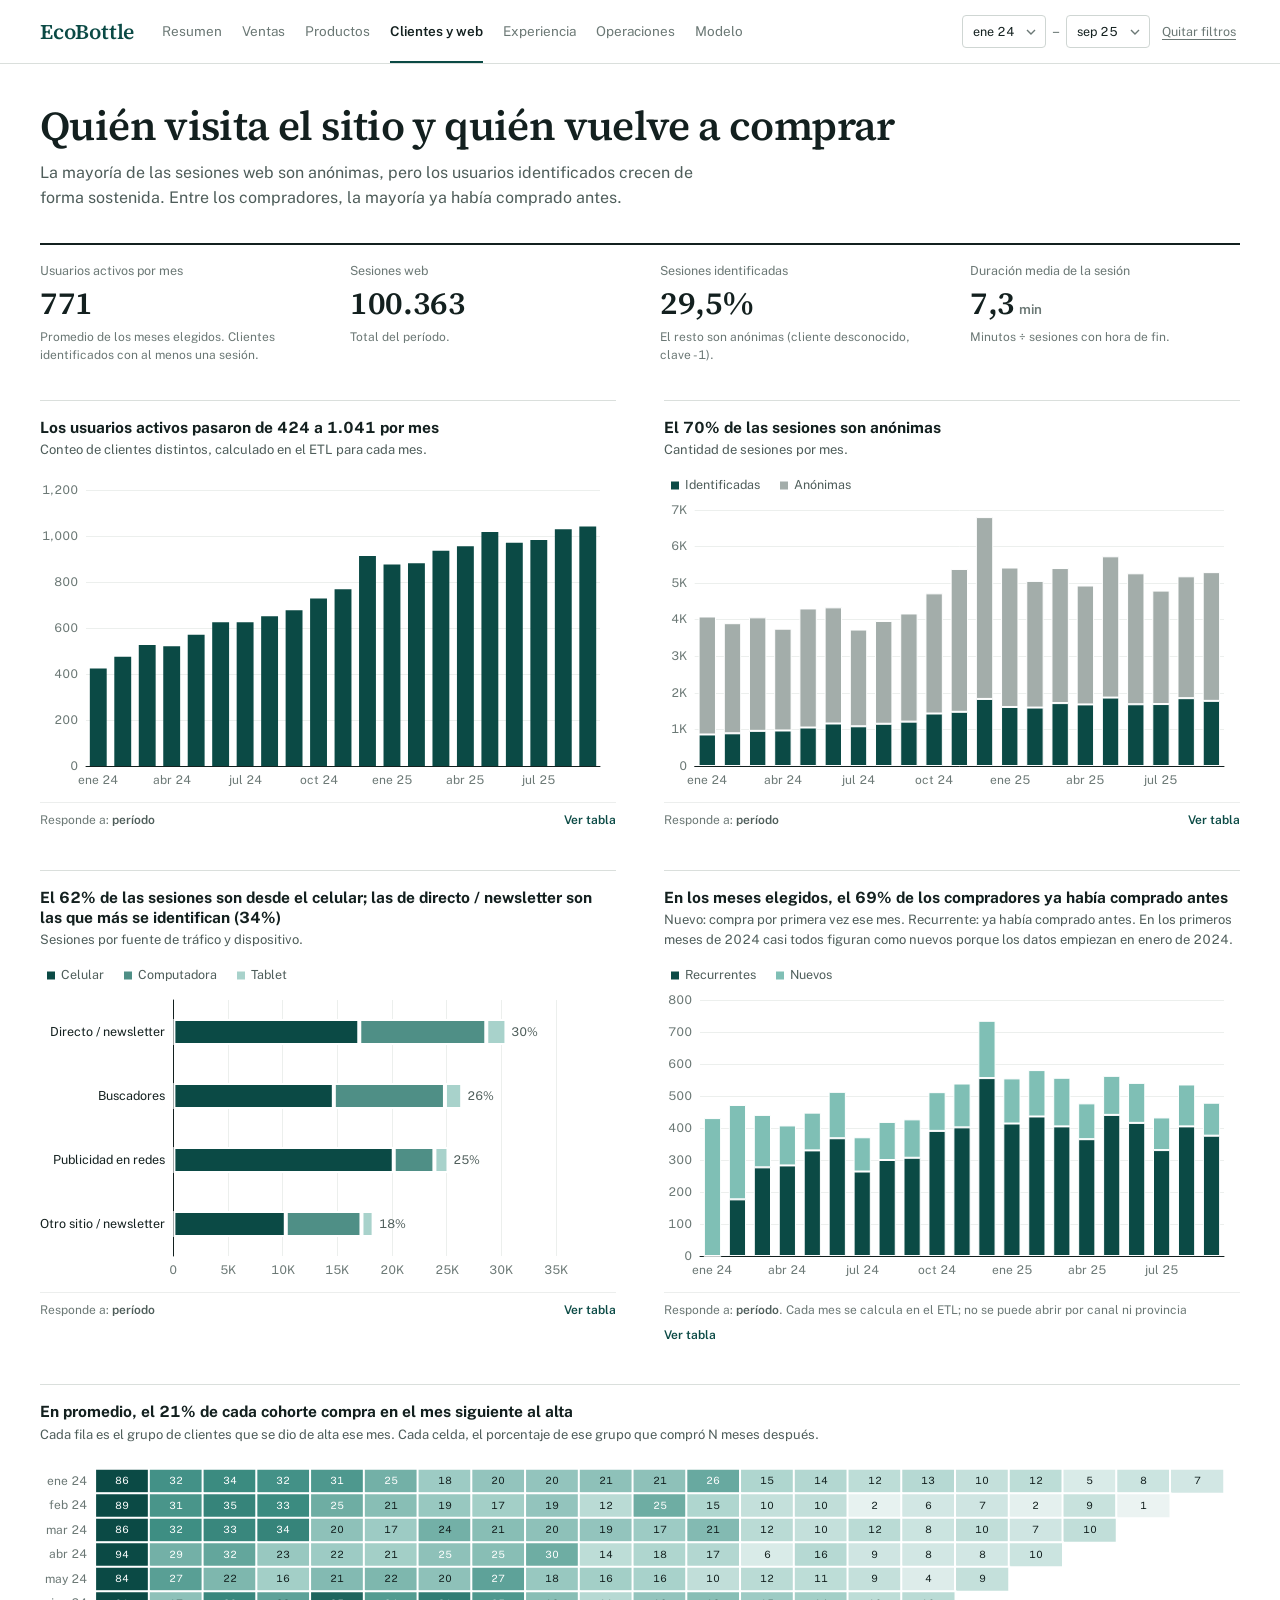
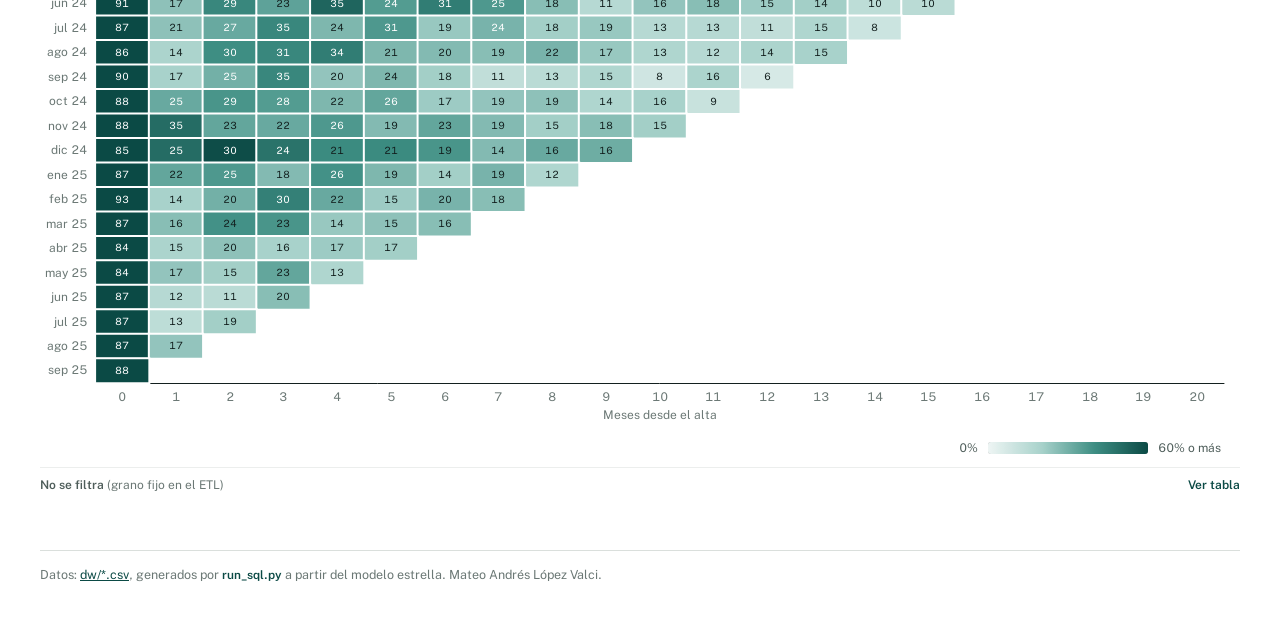
==== commit bf7295a4: "fix: corregir afirmaciones y reemplazar hallazgos débiles en el sitio y el README Co-Authored-By: Cl" ====
--- a/web/clientes.html
+++ b/web/clientes.html
@@ -15,7 +15,7 @@
 
       <header class="encabezado">
         <h1>Quién visita el sitio y quién vuelve a comprar</h1>
-        <p>La mayoría de las sesiones web son anónimas, pero los usuarios identificados crecen mes a mes. Entre los compradores, la mayoría ya había comprado antes.</p>
+        <p>La mayoría de las sesiones web son anónimas, pero los usuarios identificados crecen de forma sostenida. Entre los compradores, la mayoría ya había comprado antes.</p>
       </header>
 
       <section class="kpis" aria-label="Indicadores de clientes y web">
@@ -69,7 +69,7 @@
         <article class="tarjeta ancho-6" data-aplica="mes" data-fijo="Cada mes se calcula en el ETL; no se puede abrir por canal ni provincia">
           <div class="tarjeta-cabeza"><div>
             <h2 id="t-recurrentes">Compradores nuevos y recurrentes</h2>
-            <p class="bajada">Nuevo: compra por primera vez ese mes. Recurrente: ya había comprado antes.</p>
+            <p class="bajada">Nuevo: compra por primera vez ese mes. Recurrente: ya había comprado antes. En los primeros meses de 2024 casi todos figuran como nuevos porque los datos empiezan en enero de 2024.</p>
           </div></div>
           <div class="grafico" id="g-recurrentes" role="img" aria-label="Barras apiladas de compradores nuevos y recurrentes por mes"></div>
         </article>
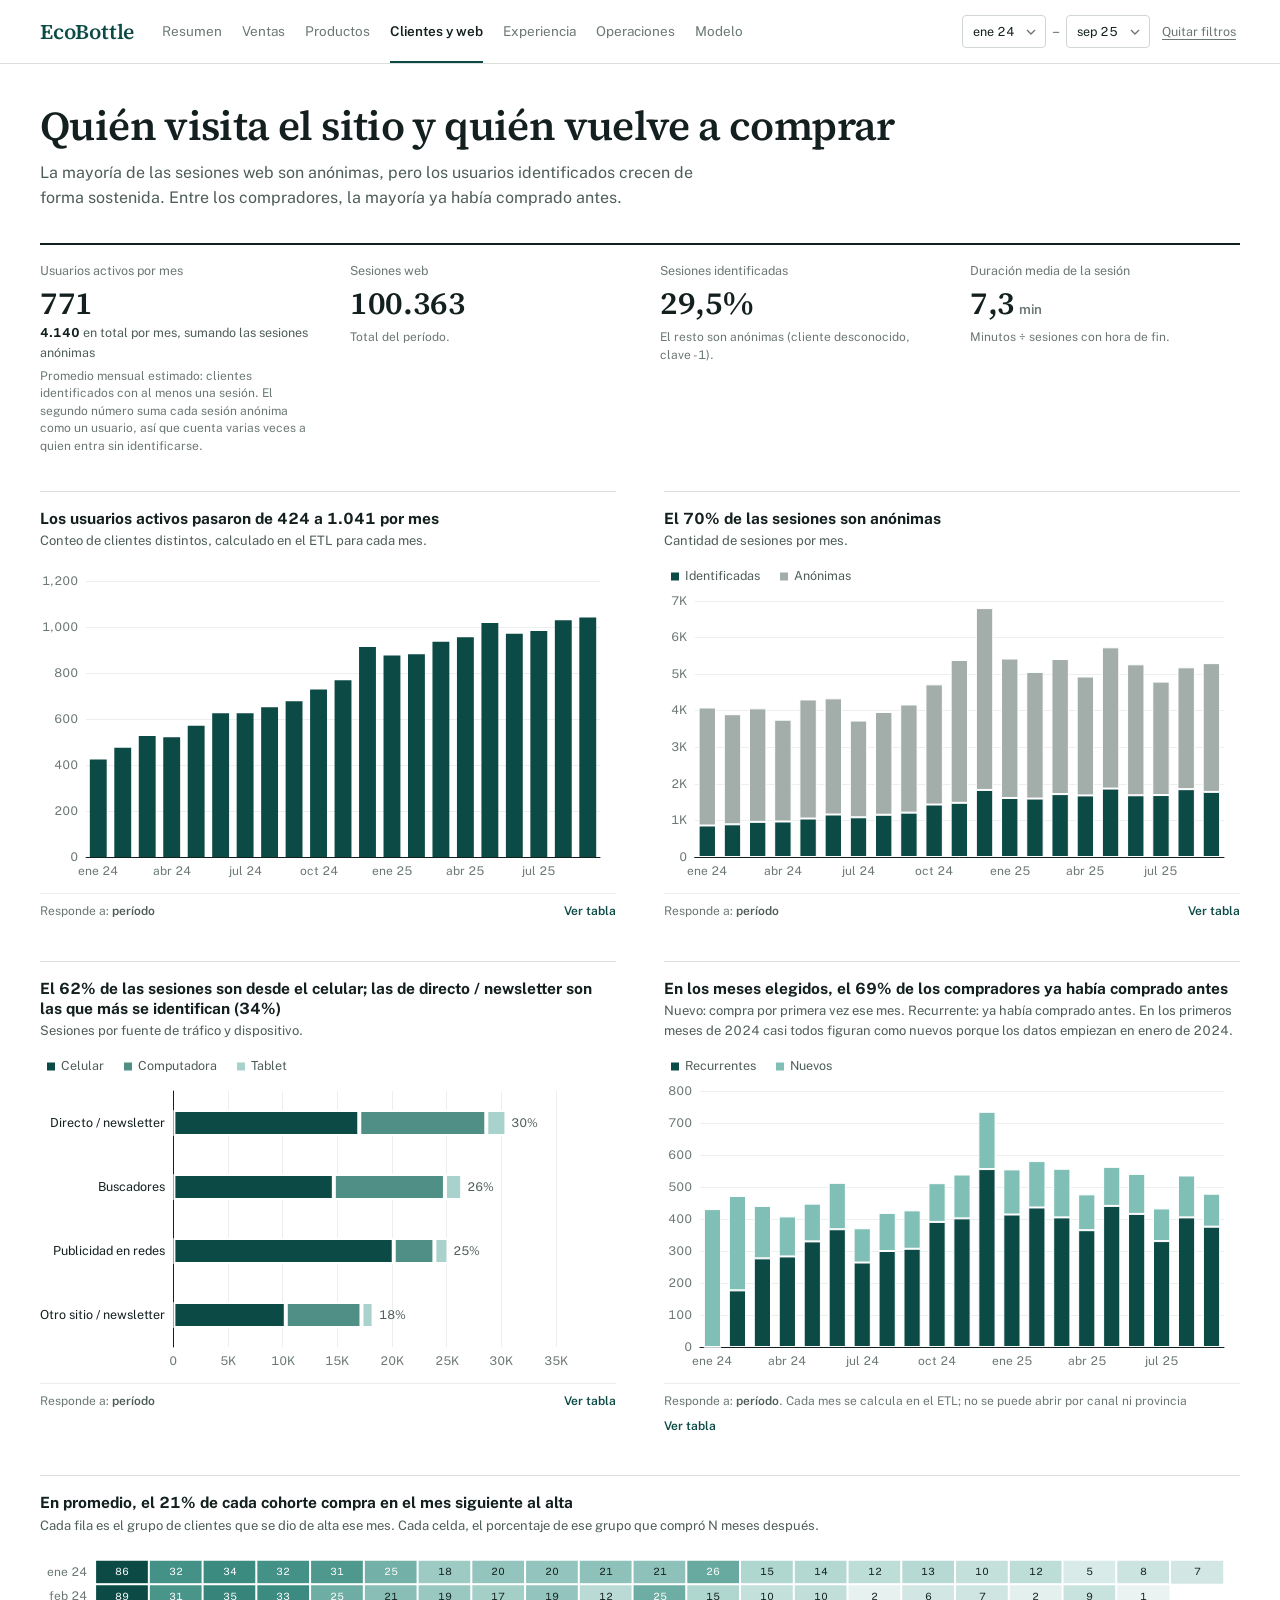
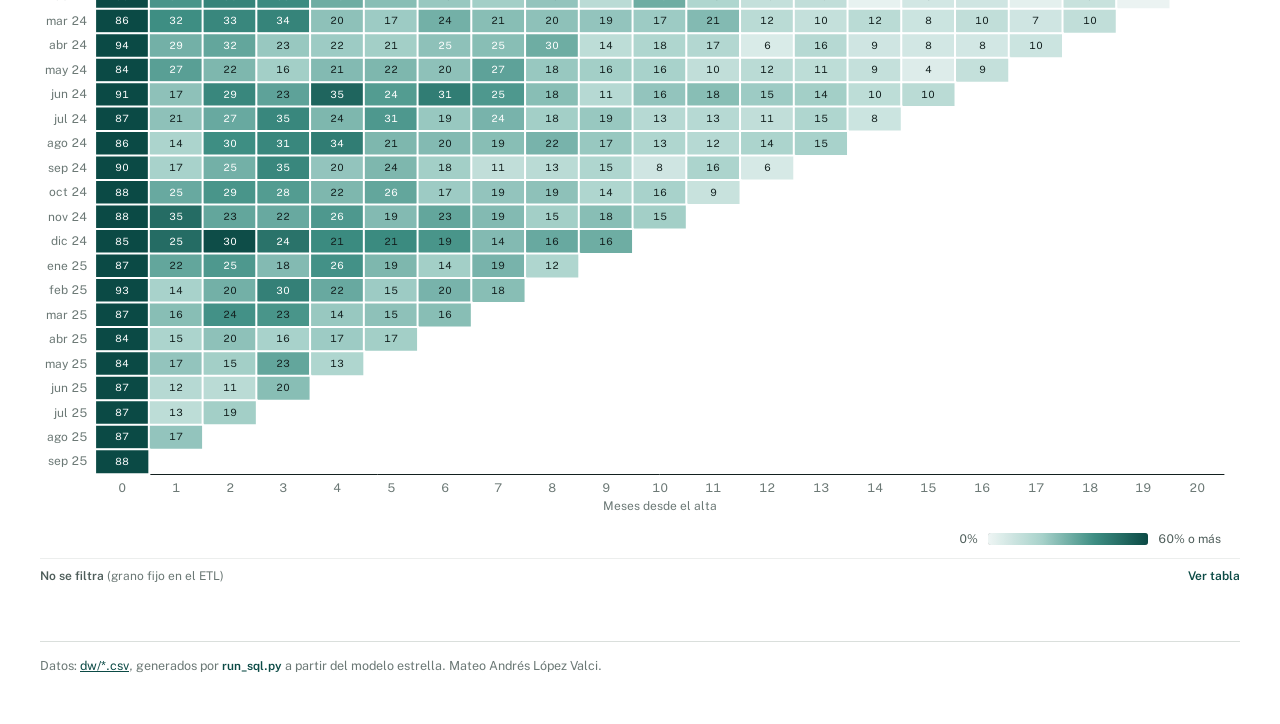
==== commit 8bc16641: "feat: mostrar usuarios activos con y sin sesiones anónimas Co-Authored-By: Claude Opus 5.5 <noreply@" ====
--- a/web/clientes.html
+++ b/web/clientes.html
@@ -22,7 +22,8 @@
         <div class="tarjeta kpi" id="k-usuarios">
           <span class="kpi-nombre">Usuarios activos por mes</span>
           <span class="kpi-valor">…</span>
-          <span class="kpi-nota">Promedio de los meses elegidos. Clientes identificados con al menos una sesión.</span>
+          <span class="kpi-alt" id="k-usuarios-alt"></span>
+          <span class="kpi-nota">Promedio mensual estimado: clientes identificados con al menos una sesión. El segundo número suma cada sesión anónima como un usuario, así que cuenta varias veces a quien entra sin identificarse.</span>
         </div>
         <div class="tarjeta kpi" id="k-sesiones">
           <span class="kpi-nombre">Sesiones web</span>
--- a/web/assets/css/style.css
+++ b/web/assets/css/style.css
@@ -127,6 +127,9 @@
 .kpi-delta.baja { color: var(--baja); }
 .kpi-delta.neutro { color: var(--tenue); }
 .kpi-chispa { height: 30px; margin-top: 8px; }
+.kpi-alt { font-size: 12.5px; color: var(--gris-texto); }
+.kpi-alt:empty { display: none; }
+.kpi-alt strong { color: var(--tinta); font-weight: 700; }
 .kpi-nota { font-size: 12px; color: var(--tenue); margin-top: 6px; line-height: 1.45; }
 .kpis-nota { font-size: 12.5px; color: var(--tenue); margin: 12px 0 0; }
 
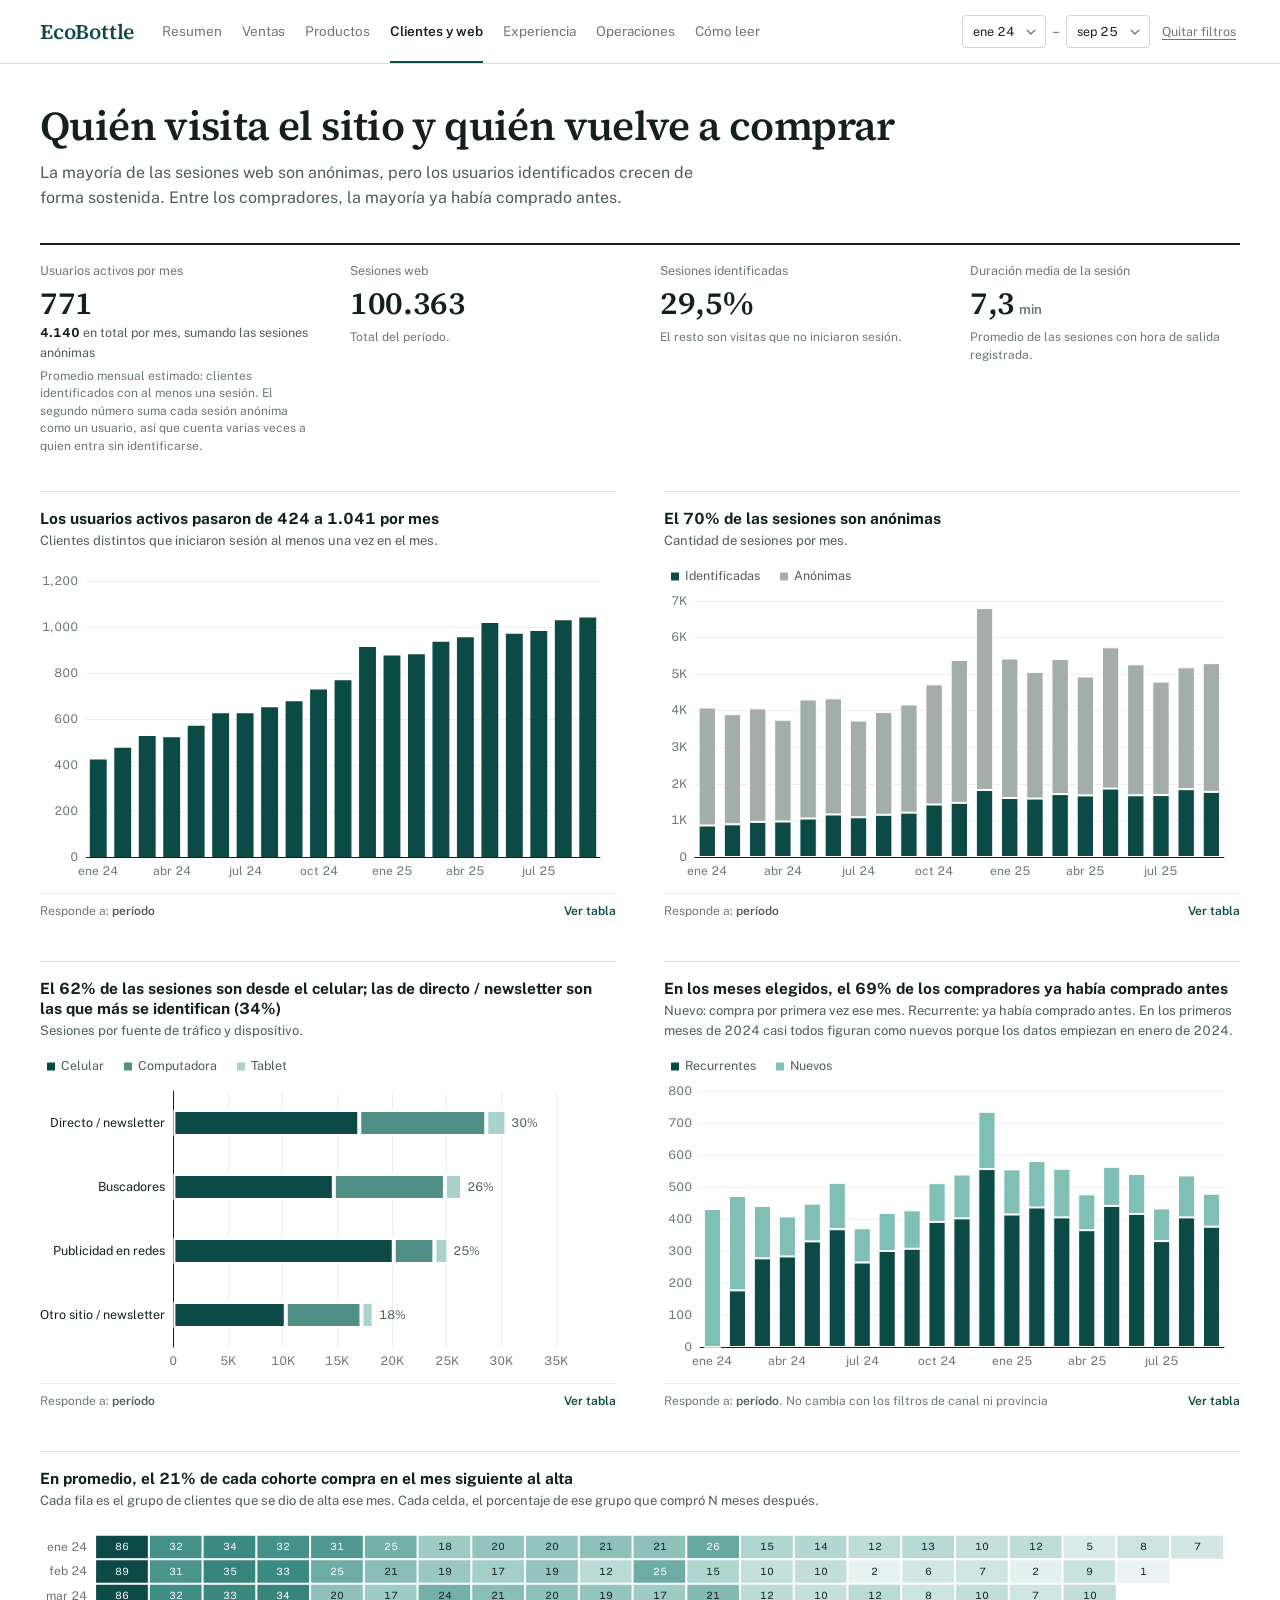
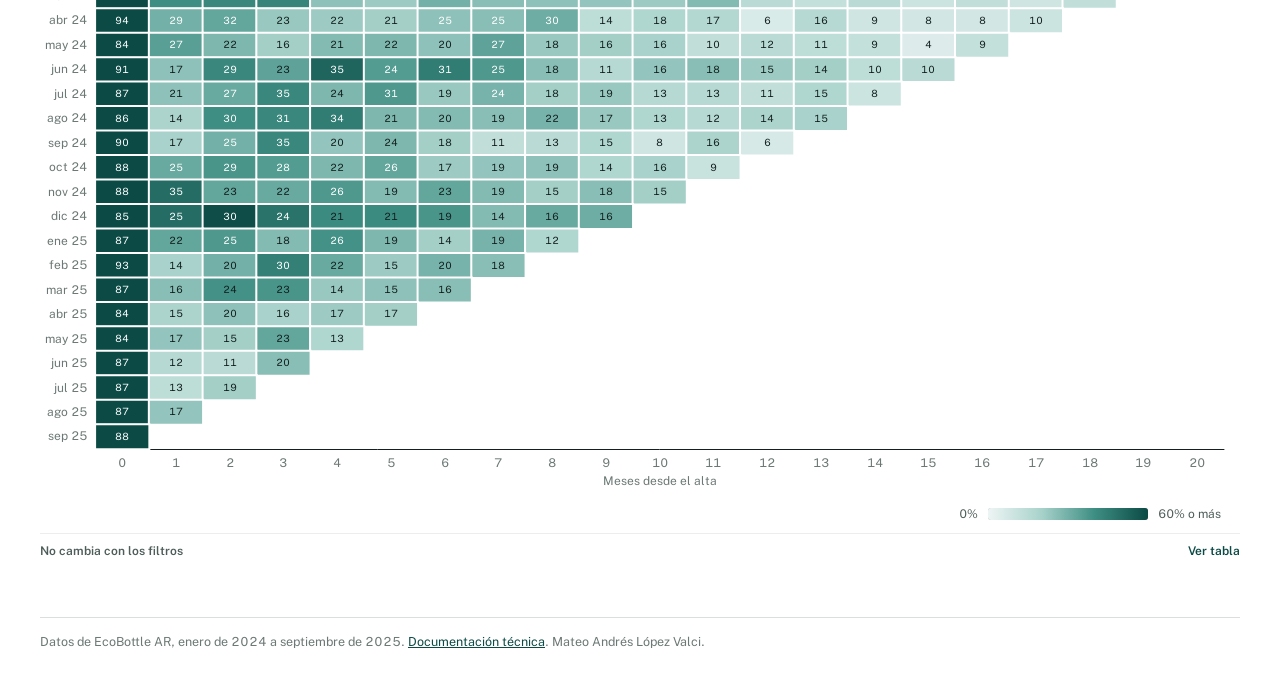
==== commit d9aa3d25: "Tablero en lenguaje de negocio y página "Cómo leer" - Reescribe los textos del sitio que mencionaban" ====
--- a/web/clientes.html
+++ b/web/clientes.html
@@ -33,12 +33,12 @@
         <div class="tarjeta kpi" id="k-ident">
           <span class="kpi-nombre">Sesiones identificadas</span>
           <span class="kpi-valor">…</span>
-          <span class="kpi-nota">El resto son anónimas (cliente desconocido, clave -1).</span>
+          <span class="kpi-nota">El resto son visitas que no iniciaron sesión.</span>
         </div>
         <div class="tarjeta kpi" id="k-minutos">
           <span class="kpi-nombre">Duración media de la sesión</span>
           <span class="kpi-valor">…</span>
-          <span class="kpi-nota">Minutos ÷ sesiones con hora de fin.</span>
+          <span class="kpi-nota">Promedio de las sesiones con hora de salida registrada.</span>
         </div>
       </section>
 
@@ -46,7 +46,7 @@
         <article class="tarjeta ancho-6" data-aplica="mes">
           <div class="tarjeta-cabeza"><div>
             <h2 id="t-usuarios">Usuarios activos por mes</h2>
-            <p class="bajada">Conteo de clientes distintos, calculado en el ETL para cada mes.</p>
+            <p class="bajada">Clientes distintos que iniciaron sesión al menos una vez en el mes.</p>
           </div></div>
           <div class="grafico" id="g-usuarios" role="img" aria-label="Barras de usuarios activos por mes"></div>
         </article>
@@ -67,7 +67,7 @@
           <div class="grafico" id="g-fuente" role="img" aria-label="Barras horizontales de sesiones por fuente y dispositivo"></div>
         </article>
 
-        <article class="tarjeta ancho-6" data-aplica="mes" data-fijo="Cada mes se calcula en el ETL; no se puede abrir por canal ni provincia">
+        <article class="tarjeta ancho-6" data-aplica="mes" data-fijo="No cambia con los filtros de canal ni provincia">
           <div class="tarjeta-cabeza"><div>
             <h2 id="t-recurrentes">Compradores nuevos y recurrentes</h2>
             <p class="bajada">Nuevo: compra por primera vez ese mes. Recurrente: ya había comprado antes. En los primeros meses de 2024 casi todos figuran como nuevos porque los datos empiezan en enero de 2024.</p>
